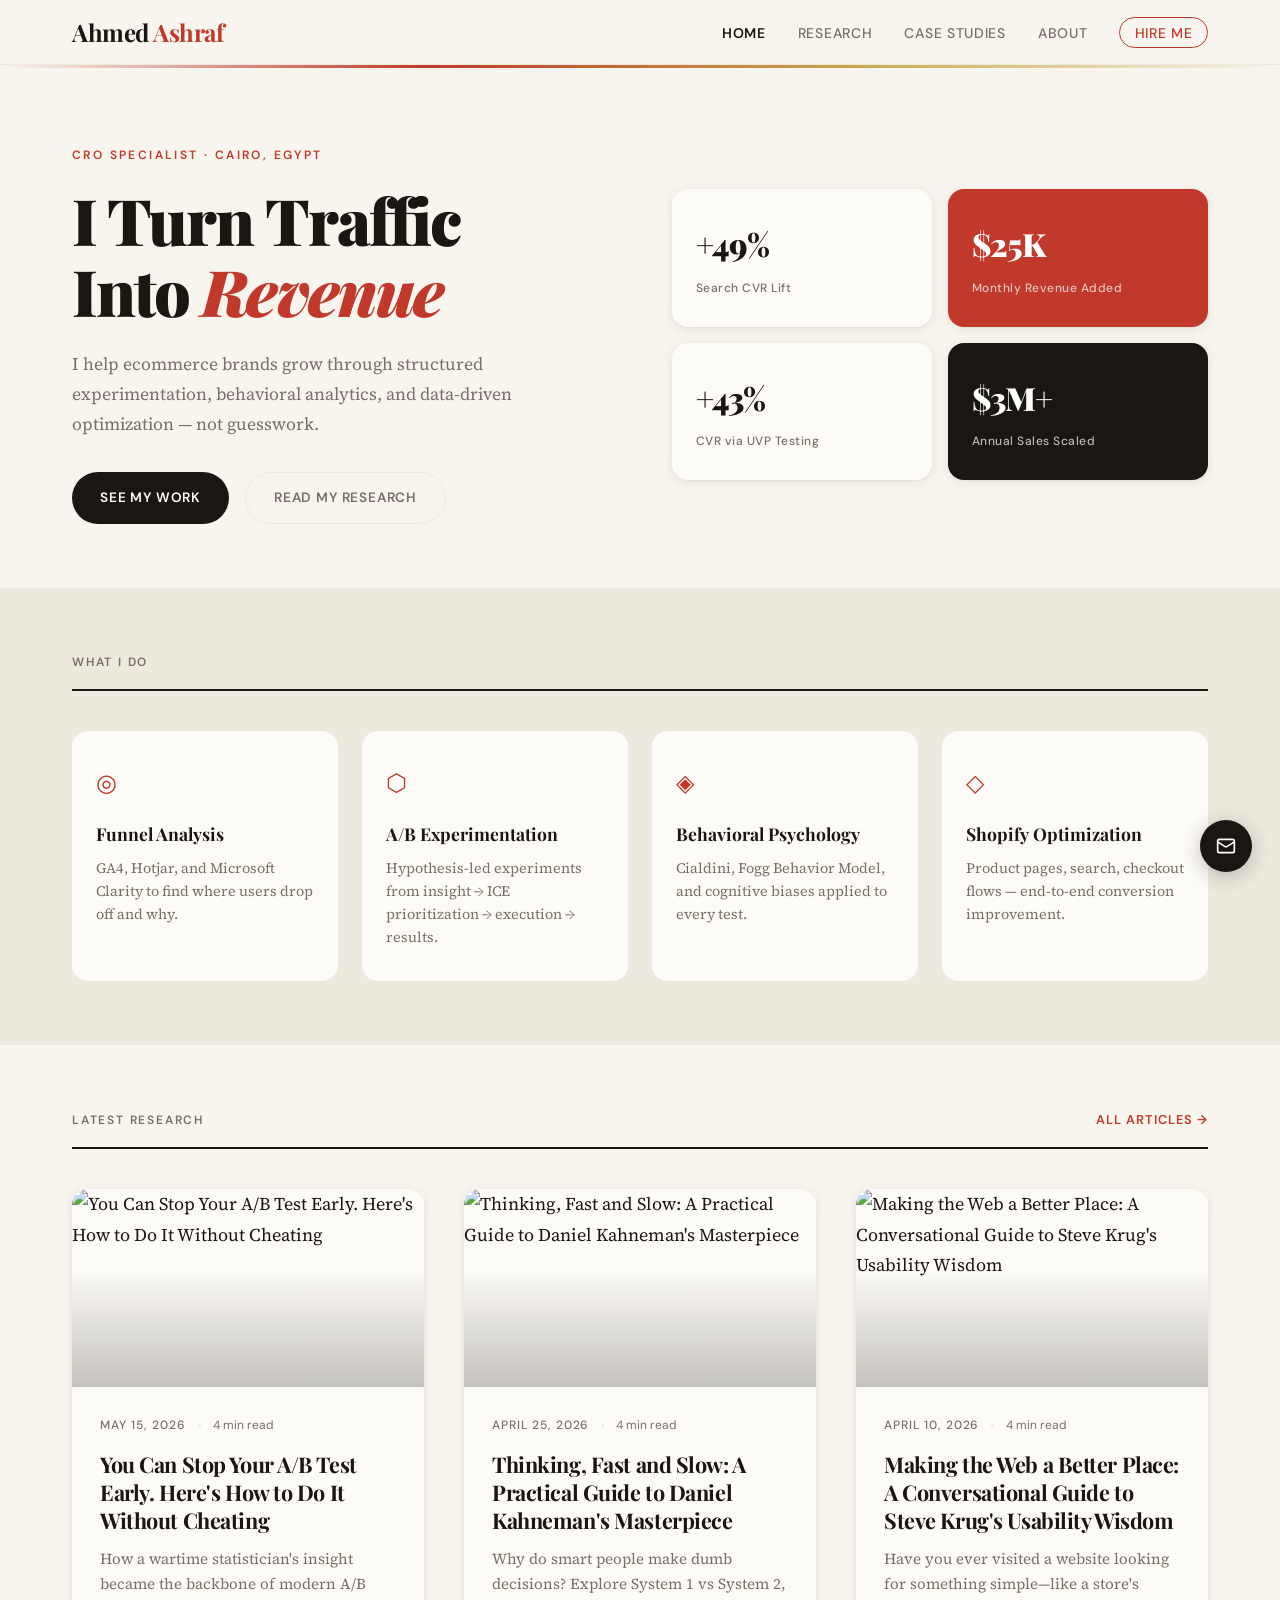
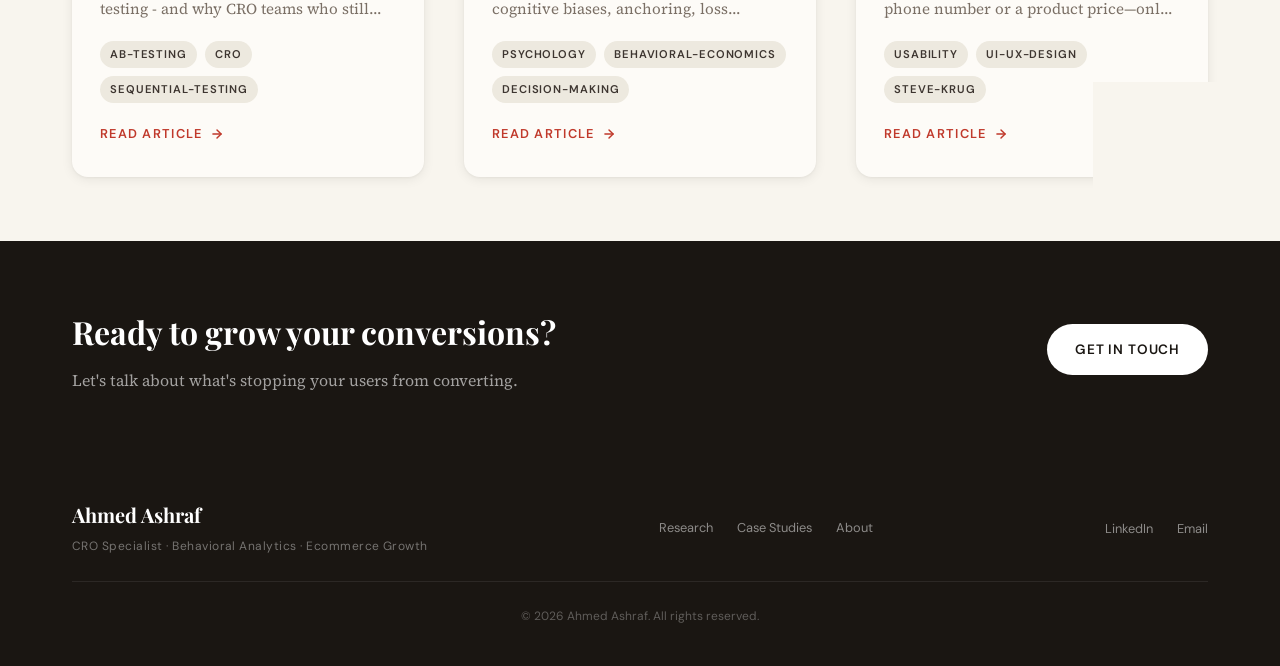
==== index.html @ f916a74d "Add files via upload" ====
<!DOCTYPE html>
<html lang="en">
<head>
  <meta charset="UTF-8">
  <meta name="viewport" content="width=device-width, initial-scale=1.0">
  <meta name="description" content="Ahmed Ashraf – CRO Specialist. Turning clicks into conversions through data, psychology, and structured experimentation.">
  <title>Ahmed Ashraf | CRO Specialist</title>
  <link rel="stylesheet" href="styles.css">
</head>
<body>

  <!-- ===== NAVBAR ===== -->
  <nav class="navbar" role="navigation" aria-label="Main navigation">
    <div class="container nav-container">
      <a href="index.html" class="logo">Ahmed<span> Ashraf</span></a>
      <ul class="nav-links" id="nav-links">
        <li><a href="index.html" class="nav-active">Home</a></li>
        <li><a href="research.html">Research</a></li>
        <li><a href="case-studies.html">Case Studies</a></li>
        <li><a href="about.html">About</a></li>
        <li><a href="mailto:ahmed.a.elbashary@gmail.com" class="nav-cta">Hire Me</a></li>
      </ul>
      <button class="hamburger" aria-label="Toggle menu" aria-expanded="false" aria-controls="nav-links">
        <span></span><span></span><span></span>
      </button>
    </div>
  </nav>

  <!-- ===== HERO ===== -->
  <header class="home-hero">
    <div class="container">
      <div class="home-hero-inner">
        <div class="home-hero-text">
          <p class="hero-eyebrow">CRO Specialist · Cairo, Egypt</p>
          <h1 class="home-hero-title">I Turn Traffic<br>Into <em>Revenue</em></h1>
          <p class="home-hero-sub">I help ecommerce brands grow through structured experimentation, behavioral analytics, and data-driven optimization — not guesswork.</p>
          <div class="home-hero-actions">
            <a href="case-studies.html" class="btn-primary">See My Work</a>
            <a href="research.html" class="btn-ghost">Read My Research</a>
          </div>
        </div>
        <div class="home-hero-stats">
          <div class="stat-card">
            <span class="stat-num">+49%</span>
            <span class="stat-label">Search CVR Lift</span>
          </div>
          <div class="stat-card stat-card--accent">
            <span class="stat-num">$25K</span>
            <span class="stat-label">Monthly Revenue Added</span>
          </div>
          <div class="stat-card">
            <span class="stat-num">+43%</span>
            <span class="stat-label">CVR via UVP Testing</span>
          </div>
          <div class="stat-card stat-card--dark">
            <span class="stat-num">$3M+</span>
            <span class="stat-label">Annual Sales Scaled</span>
          </div>
        </div>
      </div>
    </div>
  </header>

  <!-- ===== WHAT I DO ===== -->
  <section class="what-i-do">
    <div class="container">
      <div class="section-header">
        <span class="section-label">What I Do</span>
      </div>
      <div class="services-grid">
        <div class="service-card">
          <div class="service-icon">◎</div>
          <h3>Funnel Analysis</h3>
          <p>GA4, Hotjar, and Microsoft Clarity to find where users drop off and why.</p>
        </div>
        <div class="service-card">
          <div class="service-icon">⬡</div>
          <h3>A/B Experimentation</h3>
          <p>Hypothesis-led experiments from insight → ICE prioritization → execution → results.</p>
        </div>
        <div class="service-card">
          <div class="service-icon">◈</div>
          <h3>Behavioral Psychology</h3>
          <p>Cialdini, Fogg Behavior Model, and cognitive biases applied to every test.</p>
        </div>
        <div class="service-card">
          <div class="service-icon">◇</div>
          <h3>Shopify Optimization</h3>
          <p>Product pages, search, checkout flows — end-to-end conversion improvement.</p>
        </div>
      </div>
    </div>
  </section>

  <!-- ===== LATEST WRITING ===== -->
  <section class="latest-writing">
    <div class="container">
      <div class="section-header">
        <span class="section-label">Latest Research</span>
        <a href="research.html" class="section-link">All articles →</a>
      </div>
      <div id="home-posts-grid" class="posts-grid posts-grid--3col"></div>
    </div>
  </section>

  <!-- ===== CTA STRIP ===== -->
  <section class="cta-strip">
    <div class="container">
      <div class="cta-strip-inner">
        <div>
          <h2 class="cta-strip-title">Ready to grow your conversions?</h2>
          <p class="cta-strip-sub">Let's talk about what's stopping your users from converting.</p>
        </div>
        <a href="mailto:ahmed.a.elbashary@gmail.com" class="btn-primary btn-primary--light">Get in Touch</a>
      </div>
    </div>
  </section>

  <!-- ===== FOOTER ===== -->
  <footer class="footer">
    <div class="container">
      <div class="footer-inner">
        <div class="footer-brand">
          <span class="footer-logo">Ahmed Ashraf</span>
          <p class="footer-tagline">CRO Specialist · Behavioral Analytics · Ecommerce Growth</p>
        </div>
        <nav class="footer-nav">
          <a href="research.html">Research</a>
          <a href="case-studies.html">Case Studies</a>
          <a href="about.html">About</a>
        </nav>
        <ul class="footer-links">
          <li><a href="https://www.linkedin.com/in/ahmed-ashraf-6b4319116/" target="_blank" rel="noopener">LinkedIn</a></li>
          <li><a href="mailto:ahmed.a.elbashary@gmail.com">Email</a></li>
        </ul>
      </div>
      <p class="footer-copy">© 2026 Ahmed Ashraf. All rights reserved.</p>
    </div>
  </footer>

  <a href="mailto:ahmed.a.elbashary@gmail.com" class="sticky-email" aria-label="Send email">
    <svg xmlns="http://www.w3.org/2000/svg" width="20" height="20" viewBox="0 0 24 24" fill="none" stroke="currentColor" stroke-width="2" stroke-linecap="round" stroke-linejoin="round">
      <rect width="20" height="16" x="2" y="4" rx="2"/><path d="m22 7-8.97 5.7a1.94 1.94 0 0 1-2.06 0L2 7"/>
    </svg>
  </a>

  <script src="script.js"></script>
</body>
</html>
---- styles.css ----
/* ============================================================
   ModernBlog – Editorial Magazine Style
   ============================================================ */
@import url('https://fonts.googleapis.com/css2?family=Playfair+Display:ital,wght@0,400;0,700;0,900;1,400;1,700&family=Source+Serif+4:ital,opsz,wght@0,8..60,300;0,8..60,400;0,8..60,600;1,8..60,300;1,8..60,400&family=DM+Sans:wght@300;400;500;600&display=swap');

:root {
  --cream:#F8F5EE; --cream-dark:#EDE9DF; --ink:#1A1612; --ink-mid:#3D3530;
  --ink-light:#7A6F65; --accent:#C0392B; --accent-warm:#D4845A;
  --accent-gold:#C9A84C; --white:#FFFFFF; --card-bg:#FDFBF7;
  --font-display:'Playfair Display',Georgia,serif;
  --font-body:'Source Serif 4',Georgia,serif;
  --font-ui:'DM Sans',system-ui,sans-serif;
  --radius-sm:4px; --radius-md:8px; --radius-lg:16px;
  --shadow-card:0 2px 12px rgba(26,22,18,0.08),0 1px 3px rgba(26,22,18,0.05);
  --shadow-hover:0 12px 40px rgba(26,22,18,0.14),0 4px 12px rgba(26,22,18,0.08);
  --transition:0.3s cubic-bezier(0.4,0,0.2,1);
  --max-width:1200px; --content-width:740px;
}
*,*::before,*::after{box-sizing:border-box;margin:0;padding:0}
html{scroll-behavior:smooth}
body{background-color:var(--cream);color:var(--ink);font-family:var(--font-body);font-size:18px;line-height:1.7;-webkit-font-smoothing:antialiased}
img{max-width:100%;height:auto;display:block}
a{color:inherit;text-decoration:none}
.container{width:100%;max-width:var(--max-width);margin:0 auto;padding:0 2rem}

/* NAVBAR */
.navbar{position:sticky;top:0;z-index:100;background:rgba(248,245,238,0.92);backdrop-filter:blur(12px);-webkit-backdrop-filter:blur(12px);border-bottom:1px solid var(--cream-dark)}
.nav-container{display:flex;align-items:center;justify-content:space-between;height:64px}
.logo{font-family:var(--font-display);font-size:1.5rem;font-weight:700;color:var(--ink);letter-spacing:-0.02em;transition:color var(--transition)}
.logo span{color:var(--accent)}
.logo:hover{color:var(--accent)}
.nav-links{display:flex;gap:2rem;list-style:none}
.nav-links a{font-family:var(--font-ui);font-size:0.875rem;font-weight:500;color:var(--ink-light);letter-spacing:0.05em;text-transform:uppercase;transition:color var(--transition)}
.nav-links a:hover{color:var(--ink)}
.hamburger{display:none;flex-direction:column;gap:5px;cursor:pointer;padding:4px;border:none;background:none}
.hamburger span{display:block;width:24px;height:2px;background:var(--ink);border-radius:2px;transition:var(--transition)}

/* HERO (old blog homepage) */
.hero{padding:3.5rem 0 2.5rem;text-align:center;position:relative;overflow:hidden}
.hero::before{content:'';position:absolute;top:0;left:0;right:0;height:3px;background:linear-gradient(90deg,transparent,var(--accent),var(--accent-gold),transparent)}
.hero-eyebrow{font-family:var(--font-ui);font-size:0.75rem;font-weight:600;letter-spacing:0.2em;text-transform:uppercase;color:var(--accent);margin-bottom:1.25rem;opacity:0;animation:fadeUp 0.6s 0.1s ease forwards}
.hero-title{font-family:var(--font-display);font-size:clamp(2.5rem,6vw,4.5rem);font-weight:900;line-height:1.1;letter-spacing:-0.03em;color:var(--ink);margin-bottom:1.5rem;opacity:0;animation:fadeUp 0.6s 0.2s ease forwards}
.hero-title em{font-style:italic;color:var(--accent)}
.hero-subtitle{font-family:var(--font-body);font-size:1.125rem;font-weight:300;color:var(--ink-light);max-width:500px;margin:0 auto 1.5rem;line-height:1.6;opacity:0;animation:fadeUp 0.6s 0.3s ease forwards}
.hero-divider{display:flex;align-items:center;justify-content:center;gap:1rem;opacity:0;animation:fadeUp 0.6s 0.4s ease forwards}
.hero-divider::before,.hero-divider::after{content:'';display:block;width:80px;height:1px;background:var(--cream-dark)}
.hero-divider-dot{width:6px;height:6px;border-radius:50%;background:var(--accent-gold)}

/* POSTS GRID */
.posts-section{padding:1.5rem 0 4rem}
.section-header{display:flex;align-items:baseline;justify-content:space-between;margin-bottom:2.5rem;padding-bottom:1rem;border-bottom:2px solid var(--ink)}
.section-label{font-family:var(--font-ui);font-size:0.75rem;font-weight:600;letter-spacing:0.15em;text-transform:uppercase;color:var(--ink-light)}
.posts-grid{display:grid;grid-template-columns:repeat(auto-fill,minmax(340px,1fr));gap:2.5rem}
.post-card{display:flex;flex-direction:column;background:var(--card-bg);border-radius:var(--radius-lg);overflow:hidden;box-shadow:var(--shadow-card);transition:transform var(--transition),box-shadow var(--transition);cursor:pointer;opacity:0;animation:fadeUp 0.5s ease forwards}
.post-card:hover{transform:translateY(-6px);box-shadow:var(--shadow-hover)}
.post-image-wrap{position:relative;aspect-ratio:16/9;overflow:hidden}
.post-image{width:100%;height:100%;object-fit:cover;transition:transform 0.6s cubic-bezier(0.4,0,0.2,1)}
.post-card:hover .post-image{transform:scale(1.05)}
.post-image-overlay{position:absolute;inset:0;background:linear-gradient(to bottom,transparent 40%,rgba(26,22,18,0.25))}
.post-body{padding:1.75rem 1.75rem 2rem;display:flex;flex-direction:column;flex:1}
.post-meta{display:flex;align-items:center;gap:0.75rem;margin-bottom:0.875rem}
.post-date{font-family:var(--font-ui);font-size:0.75rem;font-weight:500;letter-spacing:0.08em;text-transform:uppercase;color:var(--ink-light)}
.post-meta-dot{width:3px;height:3px;border-radius:50%;background:var(--cream-dark)}
.post-readtime{font-family:var(--font-ui);font-size:0.75rem;color:var(--ink-light)}
.post-title{font-family:var(--font-display);font-size:1.35rem;font-weight:700;line-height:1.3;letter-spacing:-0.02em;color:var(--ink);margin-bottom:0.75rem;transition:color var(--transition)}
.post-card:hover .post-title{color:var(--accent)}
.post-description{font-family:var(--font-body);font-size:0.95rem;line-height:1.65;color:var(--ink-light);flex:1;margin-bottom:1.25rem;display:-webkit-box;-webkit-line-clamp:3;-webkit-box-orient:vertical;overflow:hidden}
.post-tags{display:flex;flex-wrap:wrap;gap:0.5rem;margin-bottom:1.25rem}
.tag{font-family:var(--font-ui);font-size:0.7rem;font-weight:600;letter-spacing:0.08em;text-transform:uppercase;color:var(--ink-mid);background:var(--cream-dark);padding:0.25rem 0.625rem;border-radius:100px;transition:background var(--transition),color var(--transition)}
.post-card:hover .tag{background:var(--accent);color:var(--white)}
.read-more{font-family:var(--font-ui);font-size:0.8rem;font-weight:600;letter-spacing:0.1em;text-transform:uppercase;color:var(--accent);display:flex;align-items:center;gap:0.5rem;transition:gap var(--transition)}
.read-more svg{transition:transform var(--transition)}
.post-card:hover .read-more svg{transform:translateX(4px)}
.loading,.error{text-align:center;padding:4rem 2rem;font-family:var(--font-ui);color:var(--ink-light);grid-column:1/-1}
.loading::after{content:'';display:inline-block;width:20px;height:20px;border:2px solid var(--cream-dark);border-top-color:var(--accent);border-radius:50%;animation:spin 0.8s linear infinite;vertical-align:middle;margin-left:10px}

/* SINGLE POST */
.article-container{padding:3rem 0 6rem}
#post-content{max-width:var(--content-width);margin:0 auto}
.post-header{text-align:center;padding:3rem 0 2.5rem;border-bottom:1px solid var(--cream-dark);margin-bottom:3rem}
.post-header .post-meta{justify-content:center;margin-bottom:1.5rem}
.post-header .post-date,.post-header .post-readtime{font-size:0.8rem}
.post-header .post-title-large{font-family:var(--font-display);font-size:clamp(1.75rem,4vw,2.75rem);font-weight:900;line-height:1.15;letter-spacing:-0.03em;color:var(--ink);margin-bottom:1.25rem}
.post-header .post-description-hero{font-family:var(--font-body);font-size:1.15rem;font-style:italic;color:var(--ink-light);max-width:560px;margin:0 auto 1.5rem}
.post-featured-image{width:100%;border-radius:var(--radius-lg);aspect-ratio:16/9;object-fit:cover;margin-bottom:3rem;box-shadow:var(--shadow-hover)}
.post-article{font-family:var(--font-body);font-size:1.0625rem;line-height:1.85;color:var(--ink-mid)}
.post-article p{margin-bottom:1.5rem}
.post-article h2{font-family:var(--font-display);font-size:clamp(1.3rem,3vw,1.875rem);font-weight:700;letter-spacing:-0.02em;color:var(--ink);margin:2.5rem 0 1rem;padding-top:1rem;border-top:2px solid var(--cream-dark)}
.post-article h3{font-family:var(--font-display);font-size:1.2rem;font-weight:700;font-style:italic;color:var(--ink);margin:2rem 0 0.75rem}
.post-article h4{font-family:var(--font-ui);font-size:0.85rem;font-weight:600;letter-spacing:0.12em;text-transform:uppercase;color:var(--accent);margin:1.5rem 0 0.5rem}
.post-article strong{color:var(--ink);font-weight:600}
.post-article em{color:var(--ink-mid)}
.post-article a{color:var(--accent);border-bottom:1px solid rgba(192,57,43,0.3);transition:border-color var(--transition)}
.post-article a:hover{border-color:var(--accent)}
.post-article ul,.post-article ol{padding-left:1.5rem;margin-bottom:1.5rem}
.post-article li{margin-bottom:0.5rem}
.post-article blockquote{margin:2rem 0;padding:1.25rem 1.75rem;border-left:4px solid var(--accent);background:var(--cream-dark);border-radius:0 var(--radius-md) var(--radius-md) 0;font-style:italic;color:var(--ink-mid)}
.post-article img{border-radius:var(--radius-md);margin:2rem 0;box-shadow:var(--shadow-card)}
.back-link{display:inline-flex;align-items:center;gap:0.5rem;font-family:var(--font-ui);font-size:0.825rem;font-weight:600;letter-spacing:0.08em;text-transform:uppercase;color:var(--ink-light);margin-top:3rem;max-width:var(--content-width);margin-left:auto;margin-right:auto;transition:color var(--transition)}
.back-link:hover{color:var(--accent)}

/* FOOTER */
.footer{background:var(--ink);color:rgba(255,255,255,0.5);padding:2.5rem 0}
.footer-inner{display:flex;align-items:center;justify-content:space-between;flex-wrap:wrap;gap:1rem}
.footer-logo{font-family:var(--font-display);font-size:1.25rem;font-weight:700;color:var(--white);display:block;margin-bottom:0.25rem}
.footer-brand{display:flex;flex-direction:column}
.footer-tagline{font-family:var(--font-ui);font-size:0.75rem;color:rgba(255,255,255,0.4);letter-spacing:0.04em}
.footer-links{display:flex;gap:1.5rem;list-style:none}
.footer-links a{font-family:var(--font-ui);font-size:0.8rem;color:rgba(255,255,255,0.5);transition:color var(--transition)}
.footer-links a:hover{color:var(--white)}

/* STICKY EMAIL */
.sticky-email{position:fixed;bottom:1.75rem;right:1.75rem;width:52px;height:52px;display:flex;align-items:center;justify-content:center;background:var(--ink);color:var(--white);border-radius:50%;box-shadow:0 4px 20px rgba(26,22,18,0.25);transition:transform var(--transition),box-shadow var(--transition),background var(--transition);z-index:500}
.sticky-email:hover{transform:translateY(-3px);box-shadow:0 10px 30px rgba(26,22,18,0.3);background:var(--accent)}

/* ANIMATIONS */
@keyframes fadeUp{from{opacity:0;transform:translateY(20px)}to{opacity:1;transform:translateY(0)}}
@keyframes spin{to{transform:rotate(360deg)}}

/* DARK MODE */
@media(prefers-color-scheme:dark){
  :root{--cream:#18141110;--cream-dark:#2A2520;--ink:#F0EBE3;--ink-mid:#C9BFB5;--ink-light:#8A8078;--card-bg:#221E1A;--white:#F0EBE3}
  body{background:#181410}
  .navbar{background:rgba(24,20,16,0.92);border-bottom-color:#2A2520}
}

/* RESPONSIVE */
@media(max-width:900px){.posts-grid{grid-template-columns:repeat(2,1fr);gap:1.5rem}}
@media(max-width:640px){
  :root{font-size:16px}
  .container{padding:0 1.25rem}
  .nav-links{display:none}
  .hamburger{display:flex}
  .nav-links.open{display:flex;flex-direction:column;position:fixed;top:64px;left:0;right:0;background:var(--cream);border-bottom:1px solid var(--cream-dark);padding:1.5rem 1.25rem 2rem;gap:1.25rem;animation:fadeUp 0.25s ease forwards}
  .hero{padding:2.5rem 0 2rem}
  .hero-title{font-size:clamp(2rem,8vw,3rem)}
  .posts-grid{grid-template-columns:1fr;gap:1.5rem}
  .post-body{padding:1.25rem 1.25rem 1.5rem}
  .post-title{font-size:1.2rem}
  .post-header .post-title-large{font-size:clamp(1.5rem,6vw,2.25rem)}
  .post-article{font-size:1rem}
  .footer-inner{flex-direction:column;text-align:center}
  .footer-brand{align-items:center}
  .sticky-email{bottom:1.25rem;right:1.25rem;width:46px;height:46px}
}

/* ============================================================
   NAVBAR — UPDATED
   ============================================================ */
.nav-active {
  color: var(--ink) !important;
  font-weight: 600 !important;
}

.nav-cta {
  color: var(--accent) !important;
  border: 1.5px solid var(--accent);
  padding: 0.35rem 0.9rem !important;
  border-radius: 100px;
  transition: background var(--transition), color var(--transition) !important;
}
.nav-cta:hover {
  background: var(--accent);
  color: var(--white) !important;
}

/* ============================================================
   BUTTONS
   ============================================================ */
.btn-primary {
  display: inline-flex;
  align-items: center;
  gap: 0.5rem;
  background: var(--ink);
  color: var(--white);
  font-family: var(--font-ui);
  font-size: 0.85rem;
  font-weight: 600;
  letter-spacing: 0.06em;
  text-transform: uppercase;
  padding: 0.85rem 1.75rem;
  border-radius: 100px;
  transition: background var(--transition), transform var(--transition);
  text-decoration: none;
}
.btn-primary:hover {
  background: var(--accent);
  transform: translateY(-2px);
}
.btn-primary--light {
  background: var(--white);
  color: var(--ink);
}
.btn-primary--light:hover {
  background: var(--accent);
  color: var(--white);
}

.btn-ghost {
  display: inline-flex;
  align-items: center;
  font-family: var(--font-ui);
  font-size: 0.85rem;
  font-weight: 600;
  letter-spacing: 0.06em;
  text-transform: uppercase;
  color: var(--ink-light);
  padding: 0.85rem 1.75rem;
  border: 1.5px solid var(--cream-dark);
  border-radius: 100px;
  transition: border-color var(--transition), color var(--transition);
  text-decoration: none;
}
.btn-ghost:hover {
  border-color: var(--ink);
  color: var(--ink);
}

/* ============================================================
   HOME HERO
   ============================================================ */
.home-hero {
  padding: 5rem 0 4rem;
  position: relative;
  overflow: hidden;
}
.home-hero::before {
  content: '';
  position: absolute;
  top: 0; left: 0; right: 0;
  height: 3px;
  background: linear-gradient(90deg, transparent, var(--accent), var(--accent-gold), transparent);
}

.home-hero-inner {
  display: grid;
  grid-template-columns: 1fr 1fr;
  gap: 4rem;
  align-items: center;
}

.home-hero-text {
  opacity: 0;
  animation: fadeUp 0.7s 0.1s ease forwards;
}

.home-hero-title {
  font-family: var(--font-display);
  font-size: clamp(2.5rem, 5vw, 4rem);
  font-weight: 900;
  line-height: 1.1;
  letter-spacing: -0.03em;
  color: var(--ink);
  margin: 1rem 0 1.5rem;
}
.home-hero-title em {
  font-style: italic;
  color: var(--accent);
}

.home-hero-sub {
  font-family: var(--font-body);
  font-size: 1.1rem;
  color: var(--ink-light);
  line-height: 1.7;
  margin-bottom: 2rem;
  max-width: 480px;
}

.home-hero-actions {
  display: flex;
  gap: 1rem;
  flex-wrap: wrap;
}

/* Stats grid */
.home-hero-stats {
  display: grid;
  grid-template-columns: 1fr 1fr;
  gap: 1rem;
  opacity: 0;
  animation: fadeUp 0.7s 0.3s ease forwards;
}

.stat-card {
  background: var(--card-bg);
  border-radius: var(--radius-lg);
  padding: 1.75rem 1.5rem;
  box-shadow: var(--shadow-card);
  display: flex;
  flex-direction: column;
  gap: 0.4rem;
  transition: transform var(--transition), box-shadow var(--transition);
}
.stat-card:hover {
  transform: translateY(-4px);
  box-shadow: var(--shadow-hover);
}
.stat-card--accent { background: var(--accent); }
.stat-card--dark { background: var(--ink); }

.stat-num {
  font-family: var(--font-display);
  font-size: 2rem;
  font-weight: 900;
  color: var(--ink);
  letter-spacing: -0.03em;
}
.stat-card--accent .stat-num,
.stat-card--dark .stat-num { color: var(--white); }

.stat-label {
  font-family: var(--font-ui);
  font-size: 0.75rem;
  font-weight: 500;
  color: var(--ink-light);
  letter-spacing: 0.04em;
}
.stat-card--accent .stat-label,
.stat-card--dark .stat-label { color: rgba(255,255,255,0.7); }

/* ============================================================
   WHAT I DO
   ============================================================ */
.what-i-do {
  padding: 4rem 0;
  background: var(--cream-dark);
}

.services-grid {
  display: grid;
  grid-template-columns: repeat(4, 1fr);
  gap: 1.5rem;
}

.service-card {
  background: var(--card-bg);
  border-radius: var(--radius-lg);
  padding: 2rem 1.5rem;
  transition: transform var(--transition), box-shadow var(--transition);
}
.service-card:hover {
  transform: translateY(-4px);
  box-shadow: var(--shadow-hover);
}

.service-icon {
  font-size: 1.5rem;
  color: var(--accent);
  margin-bottom: 1rem;
}

.service-card h3 {
  font-family: var(--font-display);
  font-size: 1.1rem;
  font-weight: 700;
  color: var(--ink);
  margin-bottom: 0.5rem;
}

.service-card p {
  font-family: var(--font-body);
  font-size: 0.9rem;
  color: var(--ink-light);
  line-height: 1.6;
}

/* ============================================================
   LATEST WRITING (HOME)
   ============================================================ */
.latest-writing {
  padding: 4rem 0;
}

.section-link {
  font-family: var(--font-ui);
  font-size: 0.8rem;
  font-weight: 600;
  letter-spacing: 0.08em;
  text-transform: uppercase;
  color: var(--accent);
  transition: opacity var(--transition);
}
.section-link:hover { opacity: 0.7; }

.posts-grid--3col {
  grid-template-columns: repeat(3, 1fr);
}

/* ============================================================
   CTA STRIP
   ============================================================ */
.cta-strip {
  background: var(--ink);
  padding: 4rem 0;
}

.cta-strip-inner {
  display: flex;
  align-items: center;
  justify-content: space-between;
  gap: 2rem;
  flex-wrap: wrap;
}

.cta-strip-title {
  font-family: var(--font-display);
  font-size: clamp(1.5rem, 3vw, 2rem);
  font-weight: 700;
  color: var(--white);
  margin-bottom: 0.5rem;
}

.cta-strip-sub {
  font-family: var(--font-body);
  color: rgba(255,255,255,0.6);
  font-size: 1rem;
}

/* ============================================================
   PAGE HERO (Blog, Case Studies, About)
   ============================================================ */
.page-hero {
  padding: 4rem 0 3rem;
  text-align: center;
  position: relative;
}
.page-hero::before {
  content: '';
  position: absolute;
  top: 0; left: 0; right: 0;
  height: 3px;
  background: linear-gradient(90deg, transparent, var(--accent), var(--accent-gold), transparent);
}

.page-hero-title {
  font-family: var(--font-display);
  font-size: clamp(2.5rem, 6vw, 4rem);
  font-weight: 900;
  letter-spacing: -0.03em;
  color: var(--ink);
  margin: 0.75rem 0 1rem;
  opacity: 0;
  animation: fadeUp 0.6s 0.15s ease forwards;
}

.page-hero-sub {
  font-family: var(--font-body);
  font-size: 1.1rem;
  color: var(--ink-light);
  max-width: 520px;
  margin: 0 auto;
  opacity: 0;
  animation: fadeUp 0.6s 0.25s ease forwards;
}

/* ============================================================
   CASE STUDIES
   ============================================================ */
.cases-section {
  padding: 2rem 0 5rem;
}

.case-card {
  display: grid;
  grid-template-columns: 160px 1fr;
  gap: 0;
  background: var(--card-bg);
  border-radius: var(--radius-lg);
  box-shadow: var(--shadow-card);
  overflow: hidden;
  margin-bottom: 2.5rem;
  opacity: 0;
  animation: fadeUp 0.5s ease forwards;
}
.case-card:nth-child(1) { animation-delay: 0.1s; }
.case-card:nth-child(2) { animation-delay: 0.2s; }
.case-card:nth-child(3) { animation-delay: 0.3s; }
.case-card:nth-child(4) { animation-delay: 0.4s; }

.case-result {
  display: flex;
  align-items: center;
  justify-content: center;
  writing-mode: vertical-rl;
  text-orientation: mixed;
  transform: rotate(180deg);
  font-family: var(--font-display);
  font-size: 1.1rem;
  font-weight: 900;
  letter-spacing: 0.05em;
  color: var(--white);
  padding: 2rem 1rem;
}
.case-result--blue  { background: #1A5276; }
.case-result--red   { background: var(--accent); }
.case-result--green { background: #1E8449; }
.case-result--gold  { background: #B7950B; }

.case-body {
  padding: 2.5rem;
}

.case-meta {
  display: flex;
  flex-wrap: wrap;
  gap: 0.5rem;
  margin-bottom: 1rem;
}

.case-tag {
  font-family: var(--font-ui);
  font-size: 0.7rem;
  font-weight: 600;
  letter-spacing: 0.08em;
  text-transform: uppercase;
  color: var(--ink-mid);
  background: var(--cream-dark);
  padding: 0.25rem 0.625rem;
  border-radius: 100px;
}

.case-title {
  font-family: var(--font-display);
  font-size: clamp(1.2rem, 2.5vw, 1.6rem);
  font-weight: 700;
  line-height: 1.3;
  color: var(--ink);
  margin-bottom: 0.5rem;
}

.case-store {
  font-family: var(--font-ui);
  font-size: 0.82rem;
  color: var(--ink-light);
  margin-bottom: 2rem;
  font-style: italic;
}

.case-sections {
  display: flex;
  flex-direction: column;
  gap: 1.75rem;
}

.case-section-label {
  font-family: var(--font-ui);
  font-size: 0.8rem;
  font-weight: 700;
  letter-spacing: 0.1em;
  text-transform: uppercase;
  color: var(--ink-mid);
  margin-bottom: 0.75rem;
}

.case-section p {
  font-family: var(--font-body);
  font-size: 0.975rem;
  line-height: 1.75;
  color: var(--ink-mid);
  margin-bottom: 0.75rem;
}

.case-list {
  padding-left: 1.25rem;
  display: flex;
  flex-direction: column;
  gap: 0.4rem;
}
.case-list li {
  font-family: var(--font-body);
  font-size: 0.975rem;
  line-height: 1.65;
  color: var(--ink-mid);
}

.case-metrics {
  display: flex;
  flex-wrap: wrap;
  gap: 1.5rem;
  margin: 0.5rem 0 1rem;
}

.case-metric {
  display: flex;
  flex-direction: column;
  gap: 0.25rem;
}

.case-metric-num {
  font-family: var(--font-display);
  font-size: 1.75rem;
  font-weight: 900;
  color: var(--accent);
  letter-spacing: -0.02em;
}

.case-metric-label {
  font-family: var(--font-ui);
  font-size: 0.75rem;
  color: var(--ink-light);
}

.case-insight {
  background: var(--cream-dark);
  border-left: 3px solid var(--accent-gold);
  padding: 1rem 1.25rem;
  border-radius: 0 var(--radius-sm) var(--radius-sm) 0;
  font-family: var(--font-body);
  font-size: 0.9rem !important;
  line-height: 1.65;
  color: var(--ink-mid);
}

/* ============================================================
   ABOUT PAGE
   ============================================================ */
.about-page {
  padding: 4rem 0 6rem;
}

.about-intro {
  max-width: 720px;
  margin-bottom: 3rem;
  opacity: 0;
  animation: fadeUp 0.6s 0.1s ease forwards;
}

.about-title {
  font-family: var(--font-display);
  font-size: clamp(2rem, 5vw, 3.25rem);
  font-weight: 900;
  line-height: 1.15;
  letter-spacing: -0.03em;
  color: var(--ink);
  margin: 0.75rem 0 1.5rem;
}
.about-title em { font-style: italic; color: var(--accent); }

.about-lead {
  font-family: var(--font-body);
  font-size: 1.1rem;
  line-height: 1.8;
  color: var(--ink-mid);
  margin-bottom: 1rem;
}

.about-divider {
  border: none;
  border-top: 1px solid var(--cream-dark);
  margin: 3rem 0;
}

.about-section {
  max-width: 720px;
  margin-bottom: 0.5rem;
}

.about-section-title {
  font-family: var(--font-display);
  font-size: 1.6rem;
  font-weight: 700;
  color: var(--ink);
  margin-bottom: 1.25rem;
  letter-spacing: -0.02em;
}

.about-section p {
  font-family: var(--font-body);
  font-size: 1rem;
  line-height: 1.8;
  color: var(--ink-mid);
  margin-bottom: 1rem;
}

/* Timeline */
.timeline {
  display: flex;
  flex-direction: column;
  gap: 2rem;
  padding-left: 1.5rem;
  border-left: 2px solid var(--cream-dark);
}

.timeline-item {
  position: relative;
}

.timeline-dot {
  position: absolute;
  left: -1.65rem;
  top: 0.35rem;
  width: 12px;
  height: 12px;
  border-radius: 50%;
  background: var(--accent);
  border: 2px solid var(--cream);
}

.timeline-meta {
  display: flex;
  align-items: baseline;
  gap: 1rem;
  margin-bottom: 0.25rem;
  flex-wrap: wrap;
}

.timeline-company {
  font-family: var(--font-ui);
  font-size: 0.8rem;
  font-weight: 700;
  letter-spacing: 0.1em;
  text-transform: uppercase;
  color: var(--accent);
}

.timeline-date {
  font-family: var(--font-ui);
  font-size: 0.75rem;
  color: var(--ink-light);
}

.timeline-role {
  font-family: var(--font-display);
  font-size: 1.15rem;
  font-weight: 700;
  color: var(--ink);
  margin-bottom: 0.5rem;
}

.timeline-content p {
  font-family: var(--font-body);
  font-size: 0.95rem;
  line-height: 1.7;
  color: var(--ink-mid);
}

/* Skills grid */
.skills-grid {
  display: grid;
  grid-template-columns: 1fr 1fr;
  gap: 1.5rem;
}

.skill-group {
  background: var(--card-bg);
  border-radius: var(--radius-md);
  padding: 1.25rem 1.5rem;
  box-shadow: var(--shadow-card);
}

.skill-group h4 {
  font-family: var(--font-ui);
  font-size: 0.75rem;
  font-weight: 700;
  letter-spacing: 0.1em;
  text-transform: uppercase;
  color: var(--accent);
  margin-bottom: 0.5rem;
}

.skill-group p {
  font-family: var(--font-body);
  font-size: 0.9rem;
  line-height: 1.6;
  color: var(--ink-mid);
}

/* Books grid */
.books-grid {
  display: flex;
  flex-direction: column;
  gap: 0.75rem;
  margin-top: 0.5rem;
}

.book-item {
  display: flex;
  align-items: baseline;
  gap: 0.75rem;
  padding: 0.75rem 1rem;
  background: var(--card-bg);
  border-radius: var(--radius-md);
}

.book-title {
  font-family: var(--font-display);
  font-style: italic;
  font-size: 1rem;
  color: var(--ink);
}

.book-author {
  font-family: var(--font-ui);
  font-size: 0.8rem;
  color: var(--ink-light);
}

/* About CTA */
.about-cta {
  text-align: center;
  padding: 3rem 0 0;
}

.about-cta h2 {
  font-family: var(--font-display);
  font-size: 2rem;
  font-weight: 700;
  color: var(--ink);
  margin-bottom: 0.75rem;
}

.about-cta p {
  font-family: var(--font-body);
  color: var(--ink-light);
  margin-bottom: 1.75rem;
}

.about-cta-links {
  display: flex;
  justify-content: center;
  gap: 1rem;
  flex-wrap: wrap;
}

/* ============================================================
   FOOTER — UPDATED
   ============================================================ */
.footer-nav {
  display: flex;
  gap: 1.5rem;
}
.footer-nav a {
  font-family: var(--font-ui);
  font-size: 0.8rem;
  color: rgba(255,255,255,0.5);
  transition: color var(--transition);
}
.footer-nav a:hover { color: var(--white); }

.footer-copy {
  font-family: var(--font-ui);
  font-size: 0.75rem;
  color: rgba(255,255,255,0.3);
  text-align: center;
  margin-top: 1.5rem;
  padding-top: 1.5rem;
  border-top: 1px solid rgba(255,255,255,0.08);
}

/* ============================================================
   RESPONSIVE UPDATES
   ============================================================ */
@media (max-width: 1024px) {
  .services-grid { grid-template-columns: repeat(2, 1fr); }
  .posts-grid--3col { grid-template-columns: repeat(2, 1fr); }
}

@media (max-width: 900px) {
  .home-hero-inner { grid-template-columns: 1fr; gap: 3rem; }
  .home-hero-stats { max-width: 400px; }
  .case-card { grid-template-columns: 1fr; }
  .case-result {
    writing-mode: horizontal-tb;
    transform: none;
    padding: 1.25rem 2rem;
    font-size: 1.4rem;
    justify-content: flex-start;
  }
  .skills-grid { grid-template-columns: 1fr; }
}

@media (max-width: 640px) {
  .services-grid { grid-template-columns: 1fr; }
  .posts-grid--3col { grid-template-columns: 1fr; }
  .home-hero-stats { grid-template-columns: 1fr 1fr; }
  .cta-strip-inner { flex-direction: column; text-align: center; }
  .about-intro { max-width: 100%; }
}
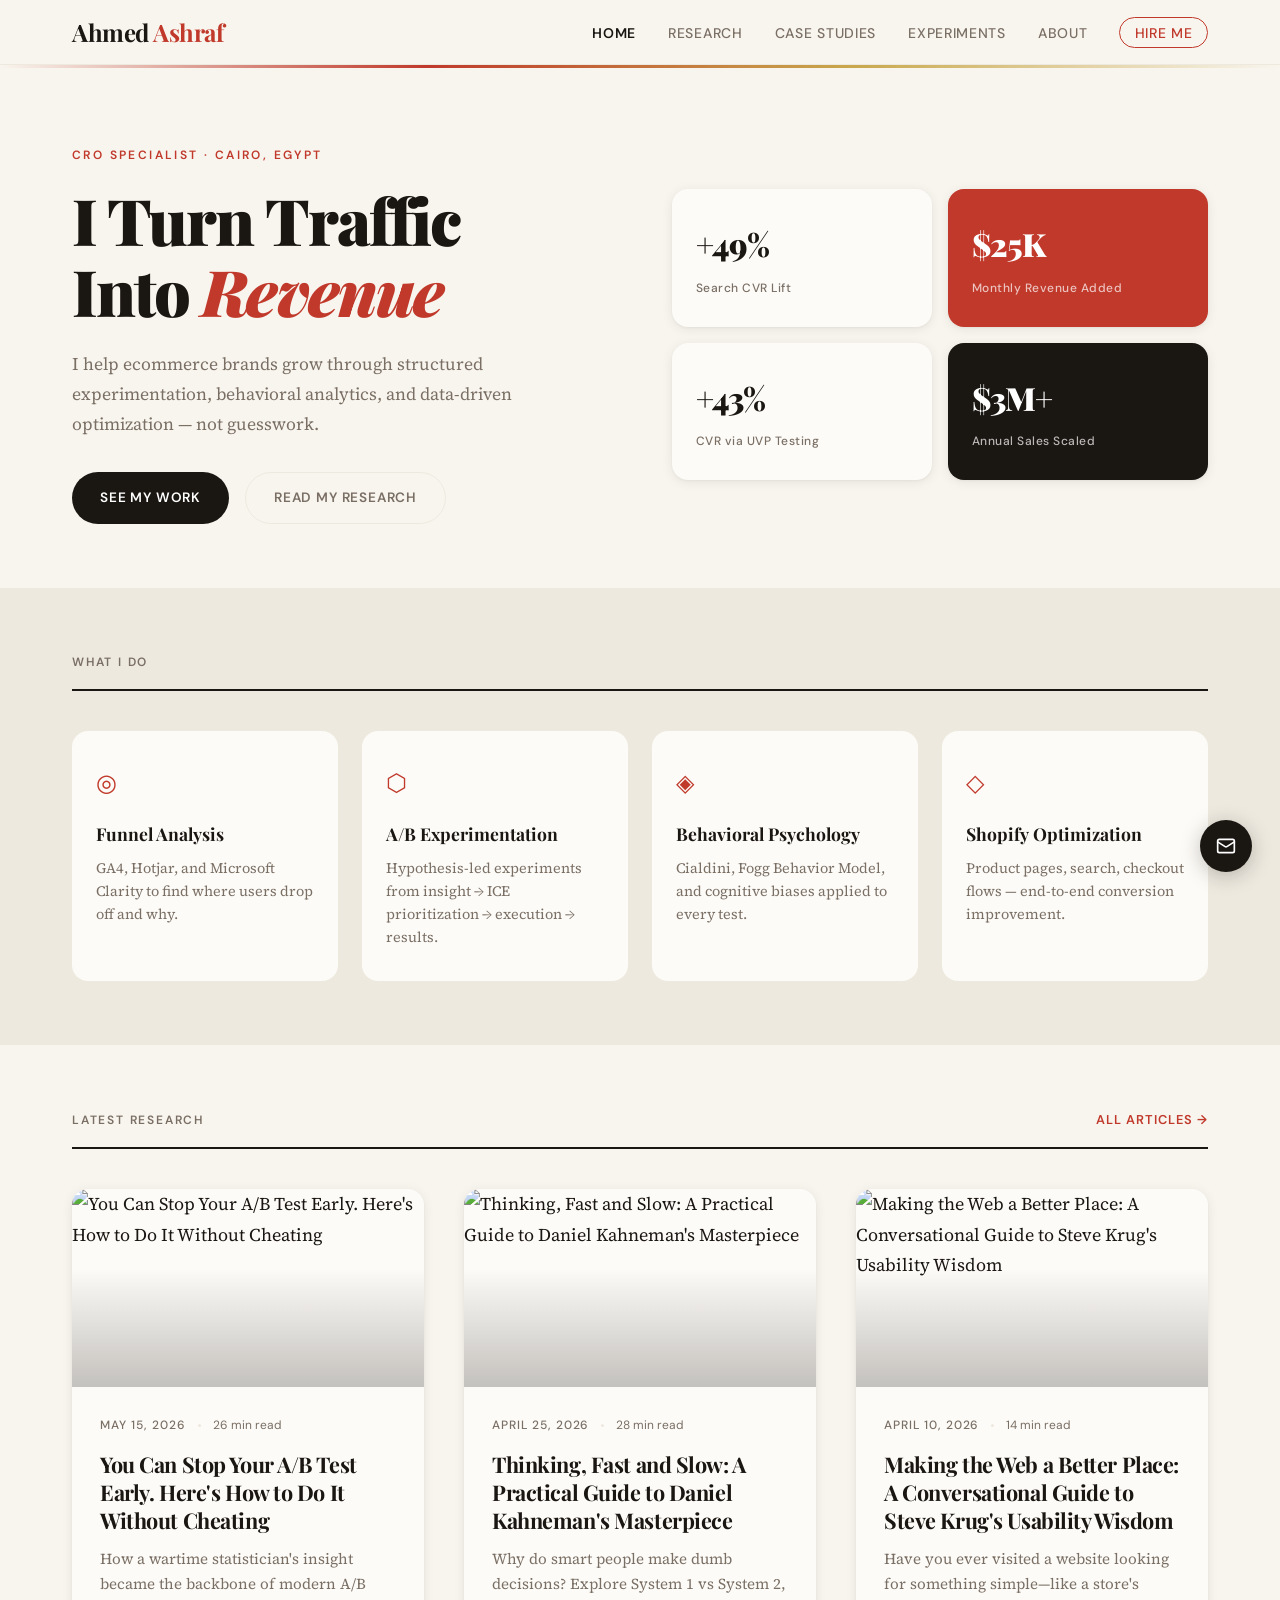
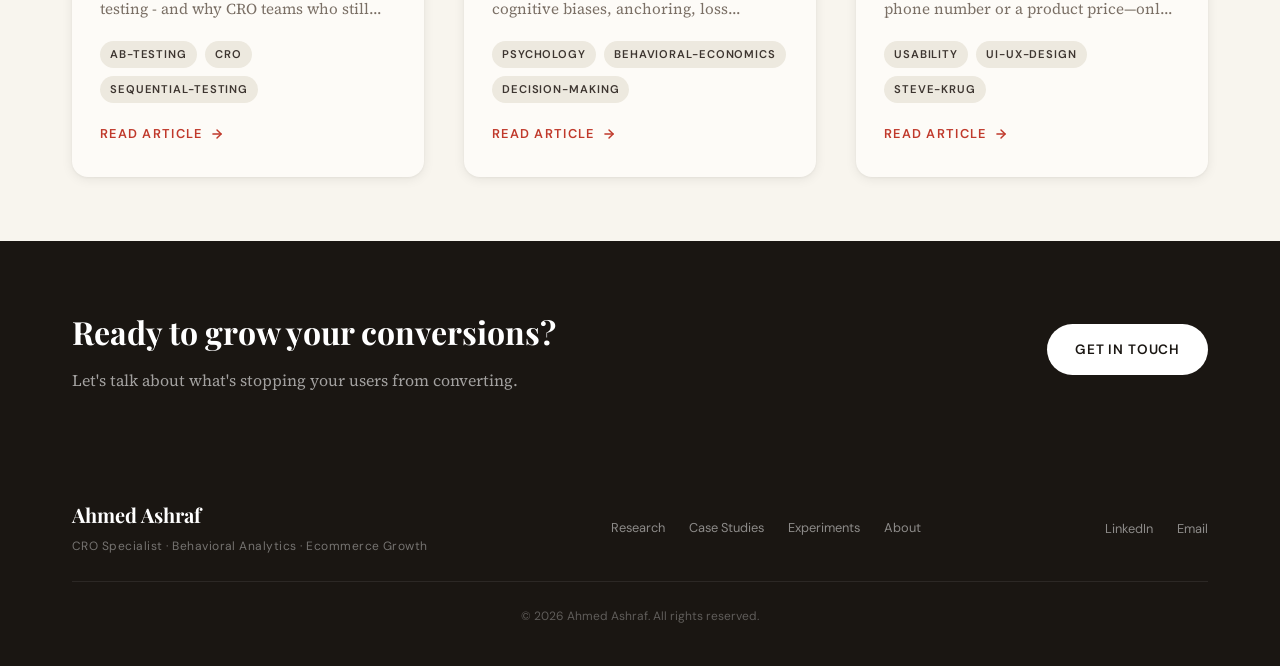
==== commit 305d55a0: "Add files via upload" ====
--- a/index.html
+++ b/index.html
@@ -17,6 +17,7 @@
         <li><a href="index.html" class="nav-active">Home</a></li>
         <li><a href="research.html">Research</a></li>
         <li><a href="case-studies.html">Case Studies</a></li>
+        <li><a href="experiments.html">Experiments</a></li>
         <li><a href="about.html">About</a></li>
         <li><a href="mailto:ahmed.a.elbashary@gmail.com" class="nav-cta">Hire Me</a></li>
       </ul>
@@ -127,6 +128,7 @@
         <nav class="footer-nav">
           <a href="research.html">Research</a>
           <a href="case-studies.html">Case Studies</a>
+          <a href="experiments.html">Experiments</a>
           <a href="about.html">About</a>
         </nav>
         <ul class="footer-links">
--- a/styles.css
+++ b/styles.css
@@ -877,3 +877,182 @@
   .cta-strip-inner { flex-direction: column; text-align: center; }
   .about-intro { max-width: 100%; }
 }
+
+/* ============================================================
+   EXPERIMENT LIBRARY (Experiments page + detail template)
+   ============================================================ */
+.exp-stats {
+  display: grid;
+  grid-template-columns: repeat(4, 1fr);
+  gap: 1rem;
+  margin: 2.5rem 0 3.5rem;
+}
+.exp-stats .stat-card { padding: 1.5rem 1.25rem; }
+
+.exp-list {
+  display: flex;
+  flex-direction: column;
+  gap: 1.25rem;
+}
+
+.exp-row {
+  display: grid;
+  grid-template-columns: 1fr auto;
+  gap: 1.5rem;
+  align-items: center;
+  background: var(--card-bg);
+  border-radius: var(--radius-lg);
+  padding: 1.5rem 1.75rem;
+  box-shadow: var(--shadow-card);
+  transition: transform var(--transition), box-shadow var(--transition);
+  cursor: pointer;
+}
+.exp-row:hover { transform: translateY(-3px); box-shadow: var(--shadow-hover); }
+
+.exp-name {
+  font-family: var(--font-display);
+  font-size: 1.25rem;
+  font-weight: 700;
+  color: var(--ink);
+  margin-bottom: 0.4rem;
+  letter-spacing: -0.01em;
+}
+
+.exp-oneliner {
+  font-family: var(--font-body);
+  font-size: 0.92rem;
+  color: var(--ink-light);
+  line-height: 1.6;
+  margin-bottom: 0.85rem;
+  max-width: 56ch;
+}
+
+.exp-tags { display: flex; gap: 0.5rem; flex-wrap: wrap; }
+
+.exp-result-block { text-align: right; white-space: nowrap; padding-left: 1rem; }
+
+.exp-result-num {
+  font-family: var(--font-display);
+  font-size: 1.6rem;
+  font-weight: 900;
+  color: var(--ink);
+  letter-spacing: -0.02em;
+}
+
+.exp-result-kpi {
+  font-family: var(--font-ui);
+  font-size: 0.7rem;
+  color: var(--ink-light);
+  margin-top: 0.15rem;
+}
+
+.exp-status {
+  display: inline-flex;
+  align-items: center;
+  gap: 0.4rem;
+  margin-top: 0.7rem;
+  font-family: var(--font-ui);
+  font-size: 0.7rem;
+  font-weight: 700;
+  letter-spacing: 0.06em;
+  text-transform: uppercase;
+  padding: 0.3rem 0.75rem;
+  border-radius: 100px;
+}
+.exp-status--winner { background: rgba(30,132,73,0.12); color: #1E8449; }
+.exp-status--negative { background: rgba(192,57,43,0.12); color: var(--accent); }
+.exp-status--neutral { background: rgba(122,111,101,0.14); color: var(--ink-light); }
+.exp-status--inconclusive { background: rgba(183,149,11,0.16); color: #B7950B; }
+
+/* Detail template */
+.exp-detail-header {
+  padding-top: 0.5rem;
+  border-bottom: 1px solid var(--cream-dark);
+  padding-bottom: 2.25rem;
+  margin-bottom: 2.5rem;
+}
+.exp-detail-header .exp-tags { margin-bottom: 1.1rem; }
+.exp-detail-title {
+  font-family: var(--font-display);
+  font-size: clamp(1.9rem, 4vw, 2.75rem);
+  font-weight: 900;
+  letter-spacing: -0.03em;
+  color: var(--ink);
+  margin-bottom: 1.4rem;
+  max-width: 20ch;
+}
+.exp-result-hero { display: flex; align-items: baseline; gap: 1.25rem; flex-wrap: wrap; margin-bottom: 1rem; }
+.exp-result-hero .num { font-family: var(--font-display); font-size: 2.5rem; font-weight: 900; color: var(--ink); }
+.exp-result-hero .kpi { font-family: var(--font-ui); color: var(--ink-light); font-size: 1rem; }
+.exp-decision { font-family: var(--font-ui); font-size: 0.9rem; color: var(--ink-light); }
+.exp-decision strong { color: var(--ink); font-weight: 600; }
+
+.exp-detail-body {
+  display: grid;
+  grid-template-columns: minmax(0, 1fr) 300px;
+  gap: 3rem;
+  padding-bottom: 4rem;
+}
+.exp-main-col { max-width: 680px; min-width: 0; }
+
+.exp-sec { padding: 2rem 0; border-top: 1px solid var(--cream-dark); }
+.exp-sec:first-child { border-top: none; padding-top: 0; }
+.exp-sec h3 {
+  font-family: var(--font-ui);
+  font-size: 0.78rem;
+  font-weight: 700;
+  letter-spacing: 0.1em;
+  text-transform: uppercase;
+  color: var(--accent);
+  margin-bottom: 0.9rem;
+}
+.exp-sec p { font-family: var(--font-body); font-size: 1.02rem; line-height: 1.75; color: var(--ink-mid); }
+
+.exp-hypothesis-box {
+  background: var(--cream-dark);
+  border-left: 4px solid var(--accent);
+  border-radius: 0 var(--radius-md) var(--radius-md) 0;
+  padding: 1.5rem 1.75rem;
+}
+.exp-hypothesis-box p { font-family: var(--font-display); font-style: italic; font-weight: 400; font-size: 1.15rem; color: var(--ink); line-height: 1.55; }
+
+.exp-compare { display: grid; grid-template-columns: 1fr 1fr; gap: 1rem; margin-bottom: 1.5rem; }
+.exp-compare .col { background: var(--card-bg); border-radius: var(--radius-md); padding: 1.1rem 1.25rem; box-shadow: var(--shadow-card); }
+.exp-compare .col .lbl { font-family: var(--font-ui); font-size: 0.7rem; font-weight: 700; letter-spacing: 0.08em; text-transform: uppercase; color: var(--accent); margin-bottom: 0.4rem; }
+.exp-compare .col p { font-family: var(--font-body); font-size: 0.92rem; color: var(--ink-mid); }
+
+.exp-meta-grid { border-top: 1px solid var(--cream-dark); }
+.exp-meta-row { display: grid; grid-template-columns: 140px 1fr; gap: 1rem; padding: 0.7rem 0; border-bottom: 1px solid var(--cream-dark); font-family: var(--font-ui); font-size: 0.88rem; }
+.exp-meta-row .k { color: var(--ink-light); }
+.exp-meta-row .v { color: var(--ink-mid); }
+
+.exp-results-primary { margin-bottom: 1.25rem; }
+.exp-results-primary .big { font-family: var(--font-display); font-size: 2.1rem; font-weight: 900; color: var(--ink); }
+.exp-results-primary .kpi { font-family: var(--font-ui); color: var(--ink-light); font-size: 0.85rem; }
+
+table.exp-results-table { width: 100%; border-collapse: collapse; font-family: var(--font-ui); font-size: 0.88rem; }
+table.exp-results-table th {
+  text-align: left; font-weight: 700; color: var(--ink-light); font-size: 0.7rem;
+  text-transform: uppercase; letter-spacing: 0.05em; padding: 0.55rem 0.6rem; border-bottom: 2px solid var(--ink);
+}
+table.exp-results-table td { padding: 0.6rem; border-bottom: 1px solid var(--cream-dark); color: var(--ink-mid); }
+table.exp-results-table td.pos { color: #1E8449; font-weight: 600; }
+table.exp-results-table td.neg { color: var(--accent); font-weight: 600; }
+
+.exp-side { border-left: 1px solid var(--cream-dark); padding-left: 2rem; }
+.exp-side .block { padding: 1.4rem 0; border-bottom: 1px solid var(--cream-dark); }
+.exp-side .block:first-child { padding-top: 0; }
+.exp-side .block h4 { font-family: var(--font-ui); font-size: 0.72rem; font-weight: 700; text-transform: uppercase; letter-spacing: 0.08em; color: var(--ink-light); margin-bottom: 0.35rem; }
+.exp-side .block p { font-family: var(--font-body); font-size: 0.92rem; color: var(--ink-mid); }
+
+@media (max-width: 900px) {
+  .exp-stats { grid-template-columns: 1fr 1fr; }
+  .exp-row { grid-template-columns: 1fr; }
+  .exp-result-block { text-align: left; padding-left: 0; margin-top: 0.5rem; }
+  .exp-detail-body { grid-template-columns: 1fr; }
+  .exp-side { border-left: none; border-top: 1px solid var(--cream-dark); padding-left: 0; padding-top: 2rem; }
+  .exp-compare { grid-template-columns: 1fr; }
+}
+@media (max-width: 640px) {
+  .exp-stats { grid-template-columns: 1fr 1fr; gap: 0.75rem; }
+}
